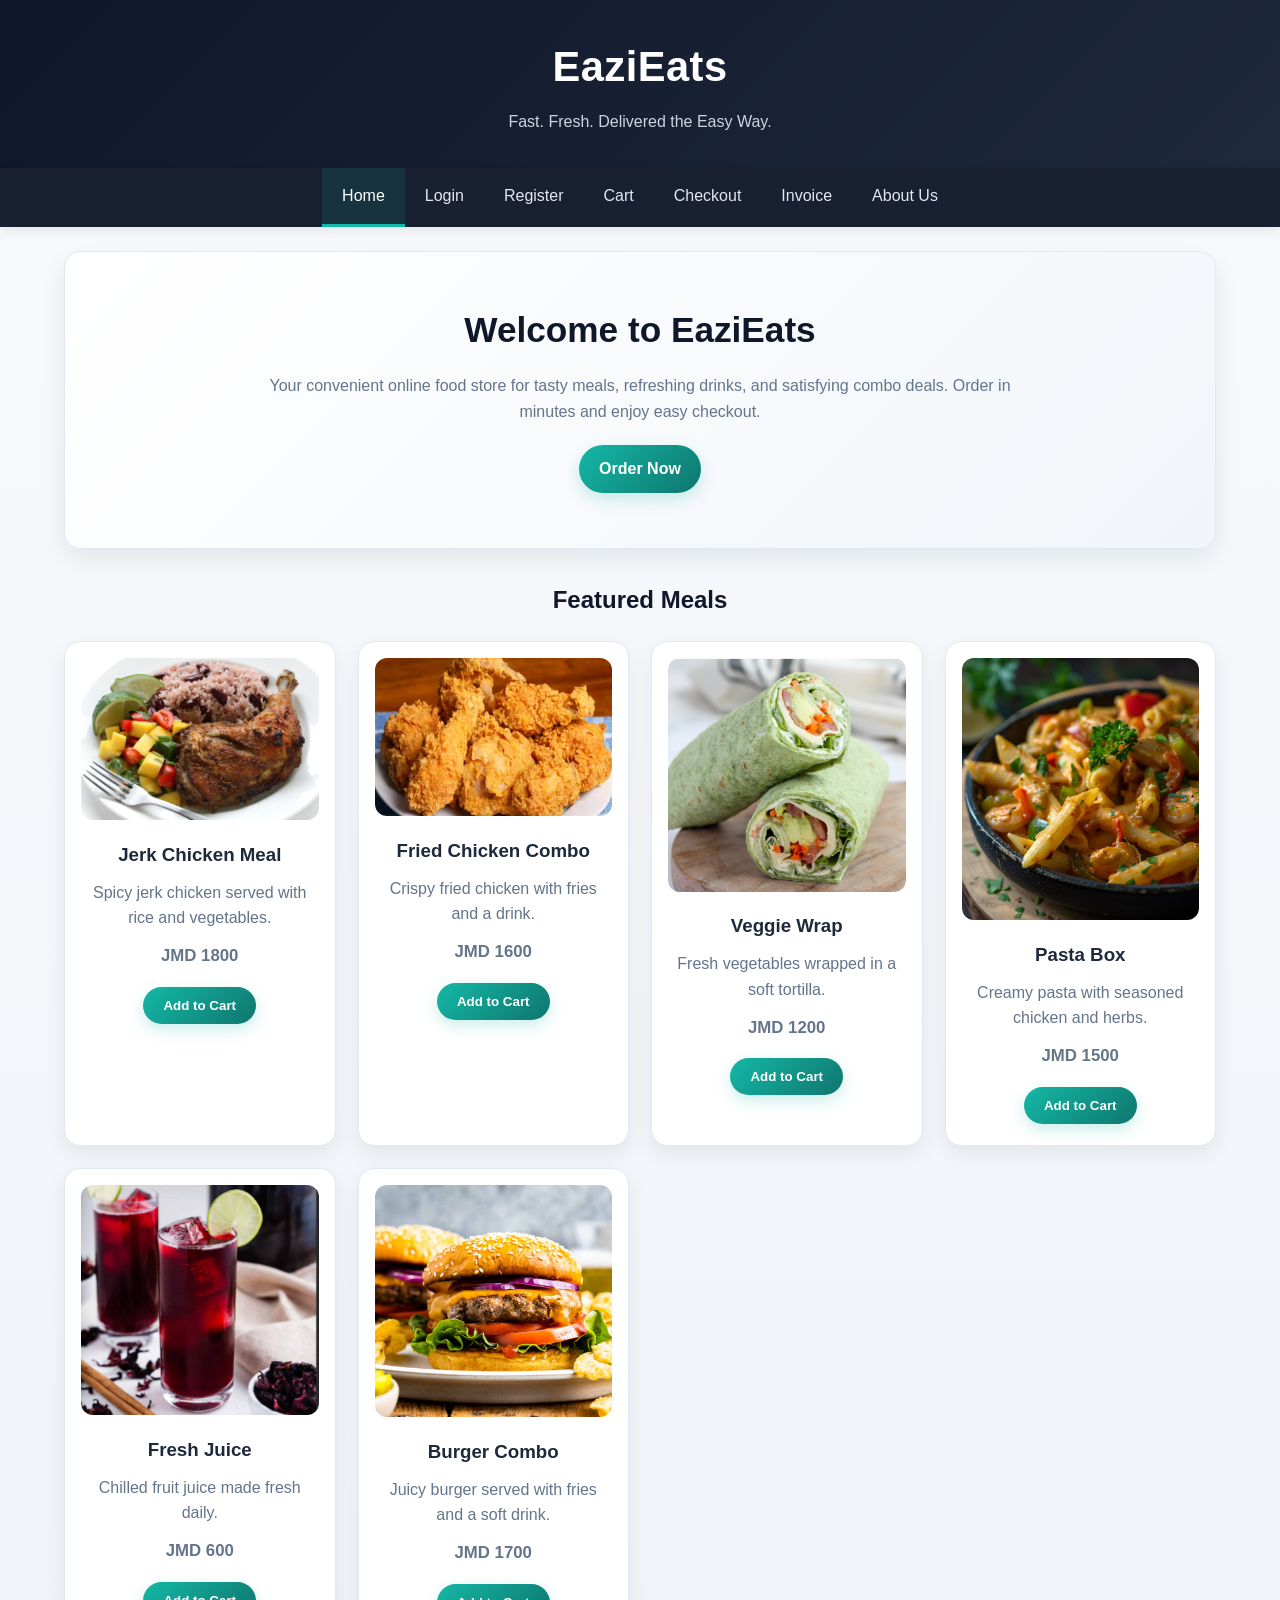
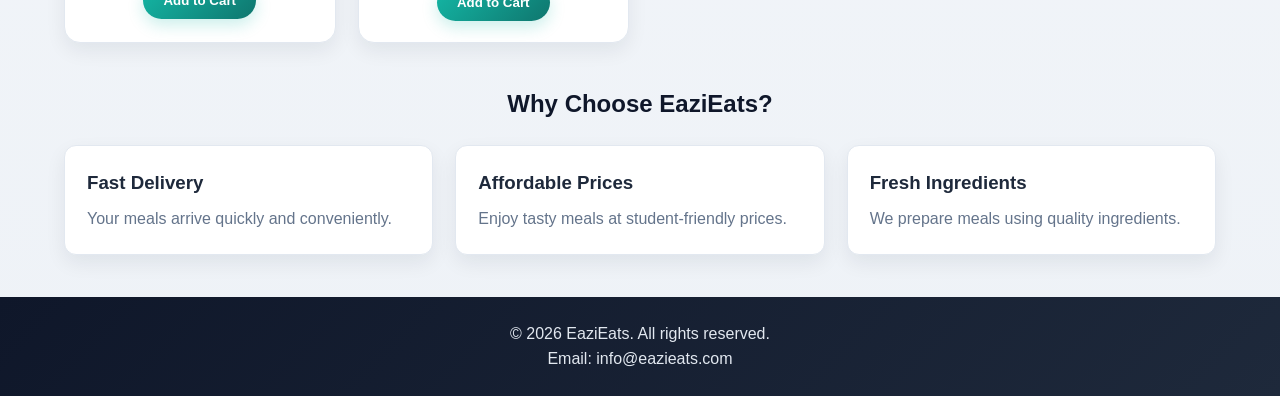
==== index.html @ 0518fd0b "Add files via upload" ====
<!DOCTYPE html>
<html lang="en">
<head>
  <meta charset="UTF-8">
  <meta name="viewport" content="width=device-width, initial-scale=1.0">
  <title>EaziEats | Home</title>
  <link rel="stylesheet" href="stylepage.css">
</head>
<body>
  <!-- Header -->
  <header class="site-header">
    <div class="logo-area">
      <h1>EaziEats</h1>
      <p>Fast. Fresh. Delivered the Easy Way.</p>
    </div>
  </header>

  <!-- Navigation -->
  <nav class="navbar">
    <ul>
      <li><a href="index.html" class="active">Home</a></li>
      <li><a href="login.html">Login</a></li>
      <li><a href="register.html">Register</a></li>
      <li><a href="cart.html">Cart</a></li>
      <li><a href="checkout.html">Checkout</a></li>
      <li><a href="invoice.html">Invoice</a></li>
      <li><a href="about.html">About Us</a></li>
    </ul>
  </nav>

  <main class="container">
    <!-- Hero Section -->
    <section class="hero">
      <div class="hero-text">
        <h2>Welcome to EaziEats</h2>
        <p>
          Your convenient online food store for tasty meals, refreshing drinks,
          and satisfying combo deals. Order in minutes and enjoy easy checkout.
        </p>
        <a href="#products" class="btn">Order Now</a>
      </div>
    </section>

    <!-- Products -->
    <section id="products" class="products-section">
      <h2>Featured Meals</h2>
      <div class="product-grid">
        <article class="product-card">
          <img src="jerk_Chicken.jpg" alt="Jerk Chicken Meal">
          <h3>Jerk Chicken Meal</h3>
          <p>Spicy jerk chicken served with rice and vegetables.</p>
          <p class="price">JMD 1800</p>
          <button class="btn add-cart"
                  data-id="1"
                  data-name="Jerk Chicken Meal"
                  data-price="1800">
            Add to Cart
          </button>
        </article>

        <article class="product-card">
          <img src="friedchicken.png" alt="Fried Chicken Combo">
          <h3>Fried Chicken Combo</h3>
          <p>Crispy fried chicken with fries and a drink.</p>
          <p class="price">JMD 1600</p>
          <button class="btn add-cart"
                  data-id="2"
                  data-name="Fried Chicken Combo"
                  data-price="1600">
            Add to Cart
          </button>
        </article>

        <article class="product-card">
          <img src="vegan.png" alt="Veggie Wrap">
          <h3>Veggie Wrap</h3>
          <p>Fresh vegetables wrapped in a soft tortilla.</p>
          <p class="price">JMD 1200</p>
          <button class="btn add-cart"
                  data-id="3"
                  data-name="Veggie Wrap"
                  data-price="1200">
            Add to Cart
          </button>
        </article>

        <article class="product-card">
          <img src="Pasta.png" alt="Pasta Box">
          <h3>Pasta Box</h3>
          <p>Creamy pasta with seasoned chicken and herbs.</p>
          <p class="price">JMD 1500</p>
          <button class="btn add-cart"
                  data-id="4"
                  data-name="Pasta Box"
                  data-price="1500">
            Add to Cart
          </button>
        </article>

        <article class="product-card">
          <img src="juice.png" alt="Fresh Juice">
          <h3>Fresh Juice</h3>
          <p>Chilled fruit juice made fresh daily.</p>
          <p class="price">JMD 600</p>
          <button class="btn add-cart"
                  data-id="5"
                  data-name="Fresh Juice"
                  data-price="600">
            Add to Cart
          </button>
        </article>

        <article class="product-card">
          <img src="burger.png" alt="Burger Combo">
          <h3>Burger Combo</h3>
          <p>Juicy burger served with fries and a soft drink.</p>
          <p class="price">JMD 1700</p>
          <button class="btn add-cart"
                  data-id="6"
                  data-name="Burger Combo"
                  data-price="1700">
            Add to Cart
          </button>
        </article>
      </div>
    </section>

    <!-- Why Choose Us -->
    <section class="features">
      <h2>Why Choose EaziEats?</h2>
      <div class="feature-grid">
        <div class="feature-box">
          <h3>Fast Delivery</h3>
          <p>Your meals arrive quickly and conveniently.</p>
        </div>
        <div class="feature-box">
          <h3>Affordable Prices</h3>
          <p>Enjoy tasty meals at student-friendly prices.</p>
        </div>
        <div class="feature-box">
          <h3>Fresh Ingredients</h3>
          <p>We prepare meals using quality ingredients.</p>
        </div>
      </div>
    </section>
  </main>

  <footer class="site-footer">
    <p>&copy; 2026 EaziEats. All rights reserved.</p>
    <p>Email: info@eazieats.com</p>
  </footer>

  <script src="script.js"></script>
</body>
</html>
---- stylepage.css ----
/* =========================
   COLOR SYSTEM
========================= */
:root {
  --primary-dark: #0f172a;
  --secondary-dark: #1e293b;
  --accent-main: #14b8a6;
  --accent-hover: #0f766e;
  --accent-alt: #f97316;
  --accent-alt-hover: #ea580c;
  --bg-main: #f8fafc;
  --bg-soft: #eef2f7;
  --card-bg: #ffffff;
  --text-main: #1e293b;
  --text-muted: #64748b;
  --border-light: #e2e8f0;
  --danger: #dc2626;
  --danger-hover: #b91c1c;
  --light-btn: #e2e8f0;
  --light-btn-hover: #cbd5e1;
  --shadow-soft: 0 10px 25px rgba(15, 23, 42, 0.08);
  --shadow-card: 0 8px 20px rgba(15, 23, 42, 0.07);
  --radius-lg: 16px;
  --radius-md: 12px;
  --radius-sm: 8px;
}

/* =========================
   GENERAL RESET
========================= */
* {
  margin: 0;
  padding: 0;
  box-sizing: border-box;
}

/* =========================
   BODY
========================= */
body {
  font-family: Arial, sans-serif;
  background: linear-gradient(180deg, #f8fafc 0%, #eef2f7 100%);
  color: var(--text-main);
  line-height: 1.6;
}

/* =========================
   LAYOUT
========================= */
.container {
  width: 90%;
  max-width: 1200px;
  margin: 24px auto;
}

.page-main {
  padding: 30px 0;
}

/* =========================
   HEADER
========================= */
.site-header {
  background: linear-gradient(135deg, var(--primary-dark), var(--secondary-dark));
  color: white;
  text-align: center;
  padding: 34px 20px;
  box-shadow: var(--shadow-soft);
}

.logo-area h1 {
  font-size: 2.6rem;
  margin-bottom: 8px;
  letter-spacing: 0.5px;
}

.logo-area p {
  color: #cbd5e1;
}

.header-wrap,
.brand {
  display: flex;
  align-items: center;
  gap: 15px;
}

.header-wrap {
  justify-content: center;
}

.logo {
  width: 52px;
  height: 52px;
  border-radius: 50%;
  background: linear-gradient(135deg, var(--accent-main), var(--accent-alt));
  color: white;
  display: grid;
  place-items: center;
  font-weight: bold;
  font-size: 1.4rem;
  box-shadow: var(--shadow-card);
}

.large-logo {
  width: 72px;
  height: 72px;
  font-size: 2rem;
}

/* =========================
   NAVIGATION
========================= */
.navbar,
.site-nav {
  background-color: rgba(15, 23, 42, 0.96);
  backdrop-filter: blur(8px);
  box-shadow: 0 4px 12px rgba(15, 23, 42, 0.08);
}

.navbar ul,
.site-nav ul {
  display: flex;
  flex-wrap: wrap;
  list-style: none;
  justify-content: center;
}

.navbar a,
.site-nav a {
  display: block;
  color: #e2e8f0;
  text-decoration: none;
  padding: 15px 20px;
  transition: background 0.25s ease, color 0.25s ease;
  border-bottom: 3px solid transparent;
}

.navbar a:hover,
.navbar a.active,
.site-nav a:hover,
.site-nav a.active {
  background-color: rgba(20, 184, 166, 0.12);
  color: white;
  border-bottom: 3px solid var(--accent-main);
}

/* =========================
   HERO
========================= */
.hero {
  background: linear-gradient(135deg, #ffffff, #f1f5f9);
  border-radius: var(--radius-lg);
  padding: 50px 32px;
  margin-bottom: 32px;
  box-shadow: var(--shadow-soft);
  text-align: center;
  border: 1px solid var(--border-light);
}

.hero h2 {
  font-size: 2.2rem;
  margin-bottom: 15px;
  color: var(--primary-dark);
}

.hero p {
  max-width: 760px;
  margin: 0 auto 16px;
  color: var(--text-muted);
}

/* =========================
   BUTTONS
========================= */
.btn {
  display: inline-block;
  background: linear-gradient(135deg, var(--accent-main), var(--accent-hover));
  color: white;
  border: none;
  text-decoration: none;
  padding: 11px 20px;
  margin: 5px;
  border-radius: 999px;
  cursor: pointer;
  transition: transform 0.2s ease, opacity 0.2s ease, box-shadow 0.2s ease;
  box-shadow: 0 6px 16px rgba(20, 184, 166, 0.22);
  font-weight: 600;
}

.btn:hover {
  opacity: 0.96;
  transform: translateY(-2px);
  box-shadow: 0 10px 18px rgba(20, 184, 166, 0.28);
}

.btn-secondary {
  background: linear-gradient(135deg, #64748b, #475569);
  box-shadow: 0 6px 16px rgba(71, 85, 105, 0.2);
}

.btn-secondary:hover {
  box-shadow: 0 10px 18px rgba(71, 85, 105, 0.28);
}

.btn-danger {
  background: linear-gradient(135deg, var(--danger), var(--danger-hover));
  box-shadow: 0 6px 16px rgba(220, 38, 38, 0.22);
}

.btn-light {
  background: var(--light-btn);
  color: var(--text-main);
  box-shadow: none;
}

.btn-light:hover {
  background: var(--light-btn-hover);
}

.button-row,
.button-group {
  margin-top: 18px;
  display: flex;
  flex-wrap: wrap;
  gap: 10px;
}

.wrap-buttons,
.multi-line {
  display: flex;
  flex-wrap: wrap;
  gap: 10px;
}

/* =========================
   PRODUCTS
========================= */
.products-section h2,
.features h2,
.form-section h2,
.cart-section h2,
.checkout-summary h2,
.about-card h2,
.invoice-card h2 {
  margin-bottom: 22px;
  text-align: center;
  color: var(--primary-dark);
}

.product-grid {
  display: grid;
  grid-template-columns: repeat(auto-fit, minmax(260px, 1fr));
  gap: 22px;
}

.product-card {
  background-color: var(--card-bg);
  border-radius: var(--radius-lg);
  padding: 16px;
  box-shadow: var(--shadow-card);
  text-align: center;
  border: 1px solid var(--border-light);
  transition: transform 0.25s ease, box-shadow 0.25s ease;
}

.product-card:hover {
  transform: translateY(-4px);
  box-shadow: 0 14px 28px rgba(15, 23, 42, 0.1);
}

.product-card img {
  width: 100%;
  border-radius: 12px;
  margin-bottom: 12px;
}

.product-card h3 {
  margin-bottom: 10px;
  color: var(--secondary-dark);
}

.product-card p {
  color: var(--text-muted);
}

.price {
  font-weight: bold;
  color: var(--accent-alt);
  margin: 12px 0;
  font-size: 1.05rem;
}

/* =========================
   FEATURES
========================= */
.features {
  margin-top: 42px;
}

.feature-grid {
  display: grid;
  grid-template-columns: repeat(auto-fit, minmax(220px, 1fr));
  gap: 22px;
}

.feature-box {
  background-color: var(--card-bg);
  padding: 22px;
  border-left: 6px solid var(--accent-main);
  border-radius: var(--radius-md);
  box-shadow: var(--shadow-card);
  border: 1px solid var(--border-light);
}

.feature-box h3 {
  color: var(--secondary-dark);
  margin-bottom: 8px;
}

.feature-box p {
  color: var(--text-muted);
}

/* =========================
   FORMS / CARDS
========================= */
.form-section {
  max-width: 700px;
  margin: 0 auto;
}

.form-card,
.about-card,
.invoice-card,
.checkout-summary,
.summary-box,
.cart-table-card,
.summary-card,
.info-card {
  background-color: var(--card-bg);
  padding: 26px;
  border-radius: var(--radius-lg);
  box-shadow: var(--shadow-card);
  border: 1px solid var(--border-light);
}

.form-card label,
form label {
  display: block;
  margin-top: 12px;
  margin-bottom: 6px;
  font-weight: bold;
  color: var(--secondary-dark);
}

.form-card input,
.form-card select,
form input,
form select,
textarea {
  width: 100%;
  padding: 11px 12px;
  border: 1px solid #cbd5e1;
  border-radius: var(--radius-sm);
  background-color: #fff;
  color: var(--text-main);
  transition: border-color 0.2s ease, box-shadow 0.2s ease;
}

.form-card input:focus,
.form-card select:focus,
form input:focus,
form select:focus,
textarea:focus {
  outline: none;
  border-color: var(--accent-main);
  box-shadow: 0 0 0 4px rgba(20, 184, 166, 0.12);
}

textarea {
  resize: vertical;
}

.small-text {
  margin-top: 15px;
  text-align: center;
  color: var(--text-muted);
}

.small-text a {
  color: var(--accent-main);
  text-decoration: none;
}

.small-text a:hover {
  text-decoration: underline;
}

.message-box,
.message {
  margin-top: 15px;
  font-weight: bold;
  text-align: center;
}

/* =========================
   TABLES
========================= */
.table-wrapper {
  overflow-x: auto;
}

.cart-table {
  width: 100%;
  border-collapse: collapse;
  margin-bottom: 20px;
  background-color: var(--card-bg);
  border-radius: var(--radius-md);
  overflow: hidden;
}

.cart-table th,
.cart-table td {
  border: 1px solid var(--border-light);
  padding: 12px;
  text-align: center;
}

.cart-table th {
  background: linear-gradient(135deg, var(--primary-dark), var(--secondary-dark));
  color: white;
}

.cart-table td {
  color: var(--text-main);
}

.cart-table input[type="number"] {
  width: 70px;
  padding: 6px;
  border-radius: 8px;
  border: 1px solid #cbd5e1;
}

/* =========================
   PAGE GRIDS
========================= */
.checkout-layout,
.cart-layout,
.about-grid {
  display: grid;
  grid-template-columns: 2fr 1fr;
  gap: 22px;
}

.two-column {
  display: grid;
  grid-template-columns: 1fr 1fr;
  gap: 16px;
}

.form-container {
  max-width: 900px;
  margin: 0 auto;
}

.wide-card {
  max-width: 100%;
}

.full-width {
  width: 100%;
  text-align: center;
}

/* =========================
   SUMMARY / INVOICE
========================= */
.summary-box p,
.summary-card p,
.invoice-totals p {
  display: flex;
  justify-content: space-between;
  margin: 10px 0;
  color: var(--text-main);
}

.grand-total {
  font-size: 1.1rem;
  border-top: 1px solid var(--border-light);
  padding-top: 10px;
}

.checkout-items ul,
.checkout-list {
  list-style: none;
  padding-left: 0;
}

.checkout-items li,
.checkout-list li {
  padding: 8px 0;
  border-bottom: 1px solid var(--border-light);
  color: var(--text-main);
}

.invoice-header {
  display: flex;
  justify-content: space-between;
  gap: 20px;
  margin-bottom: 20px;
}

.invoice-customer {
  margin: 20px 0;
}

.invoice-totals {
  margin-top: 20px;
  max-width: 420px;
  margin-left: auto;
}


/* =========================
   FOOTER
========================= */
.site-footer {
  background: linear-gradient(135deg, var(--primary-dark), var(--secondary-dark));
  color: #e2e8f0;
  padding: 24px 20px;
  margin-top: 42px;
  text-align: center;
}

.footer-grid {
  display: grid;
  grid-template-columns: repeat(3, 1fr);
  gap: 20px;
}

.footer-grid a,
.mail-link {
  color: #5eead4;
  text-decoration: none;
}

.footer-grid a:hover,
.mail-link:hover {
  text-decoration: underline;
}

/* =========================
   RESPONSIVE
========================= */
@media (max-width: 768px) {
  .checkout-layout,
  .cart-layout,
  .about-grid,
  .footer-grid,
  .invoice-header,
  .two-column {
    grid-template-columns: 1fr;
    display: grid;
  }

  .navbar ul,
  .site-nav ul {
    flex-direction: column;
  }

  .brand,
  .header-wrap {
    justify-content: center;
    text-align: center;
  }

  .logo-area h1 {
    font-size: 2rem;
  }

  .hero h2 {
    font-size: 1.7rem;
  }

  .slider {
    height: 250px;
  }

  .prev,
  .next {
    width: 40px;
    height: 40px;
    font-size: 18px;
  }
}
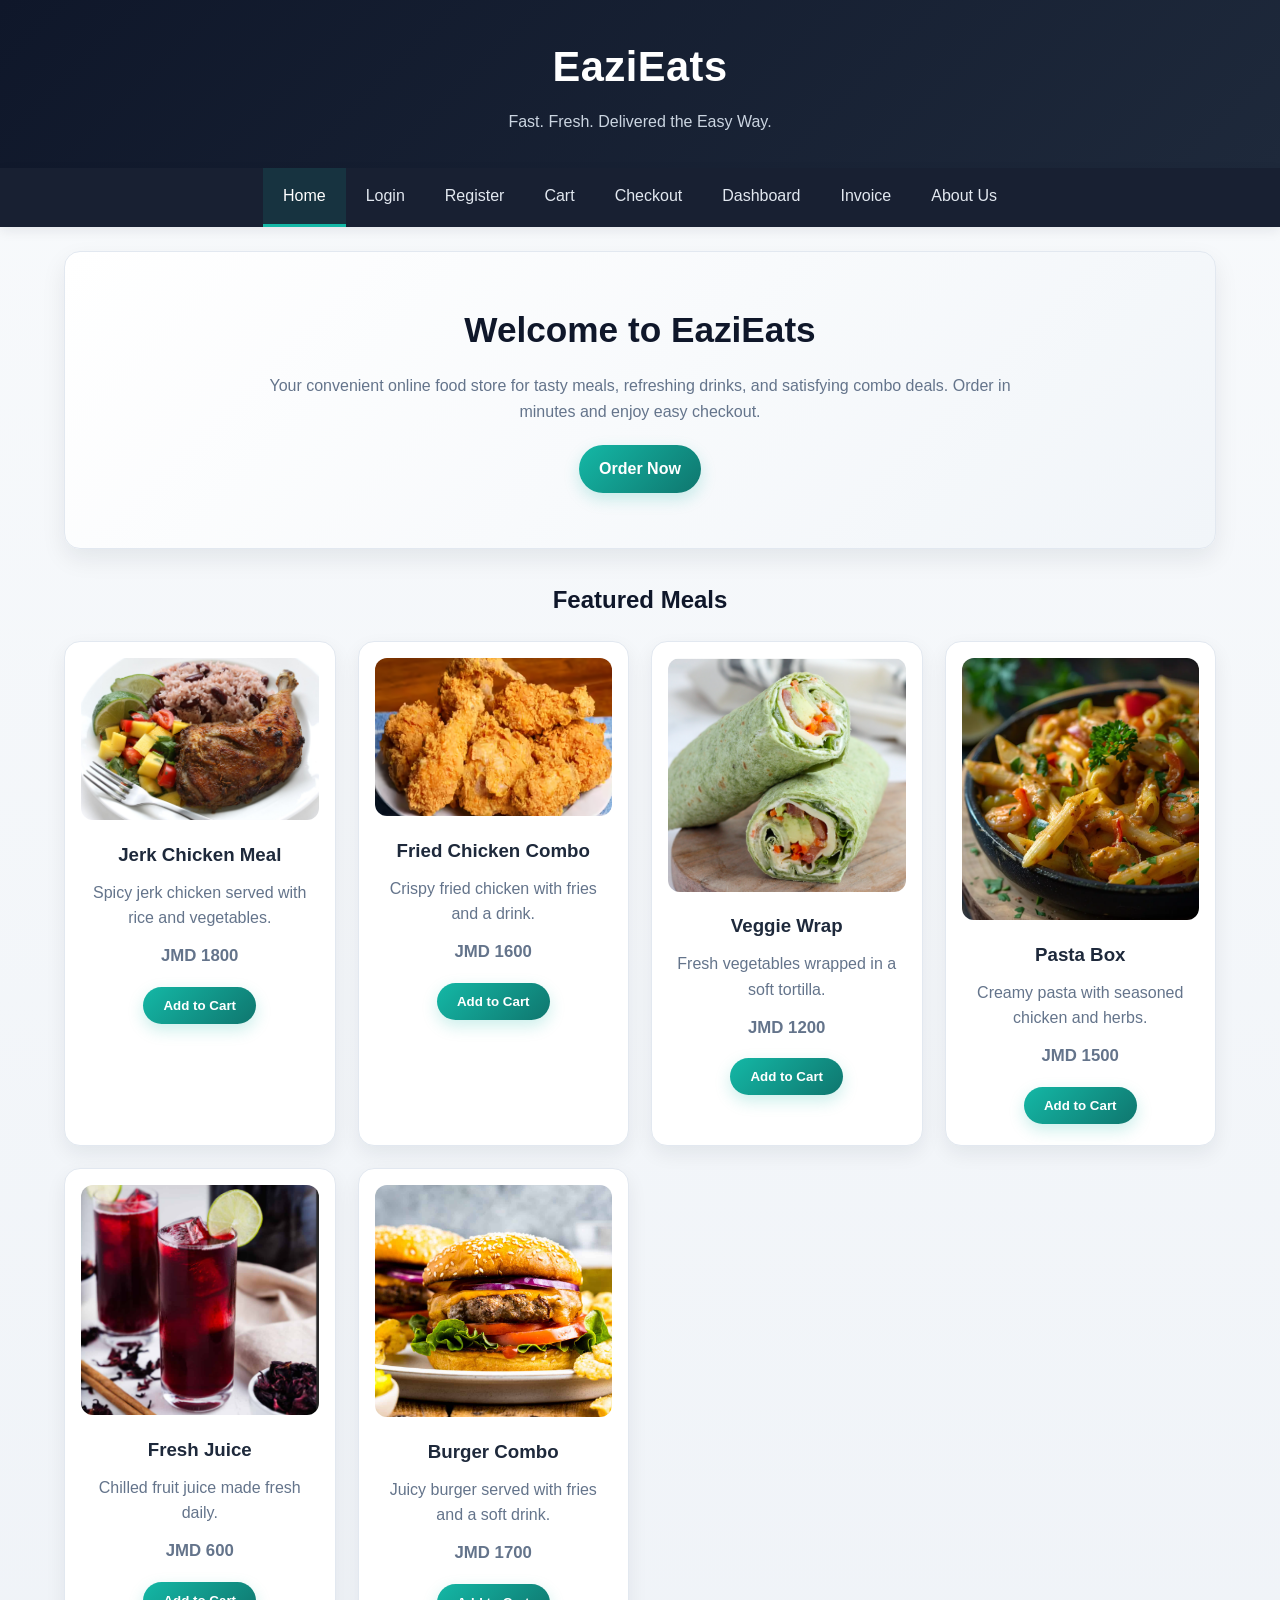
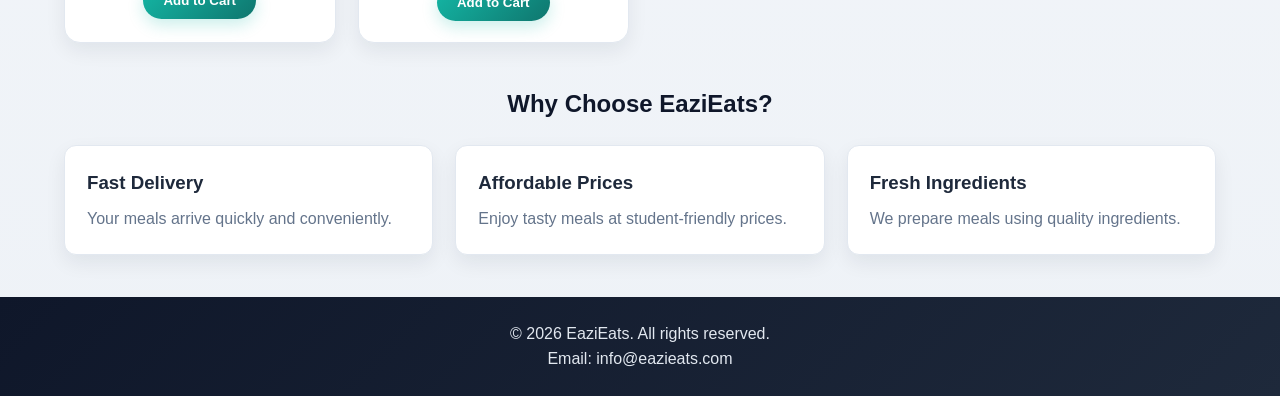
==== commit 6f0e8f8b: "Fix HTML structure and add missing elements" ====
--- a/index.html
+++ b/index.html
@@ -1,13 +1,23 @@
 <!DOCTYPE html>
 <html lang="en">
 <head>
+  <!-- Meta information for character encoding and responsive design -->
   <meta charset="UTF-8">
   <meta name="viewport" content="width=device-width, initial-scale=1.0">
+
+  <!-- Page title displayed in browser tab -->
   <title>EaziEats | Home</title>
+
+  <!-- External CSS stylesheet -->
   <link rel="stylesheet" href="stylepage.css">
 </head>
+
 <body>
-  <!-- Header -->
+
+  <!-- =========================
+       HEADER SECTION
+       Displays website name and slogan
+  ========================== -->
   <header class="site-header">
     <div class="logo-area">
       <h1>EaziEats</h1>
@@ -15,41 +25,77 @@
     </div>
   </header>
 
-  <!-- Navigation -->
+  <!-- =========================
+       NAVIGATION BAR
+       Provides links to all pages in the website
+  ========================== -->
   <nav class="navbar">
     <ul>
+      <!-- Active class highlights current page -->
       <li><a href="index.html" class="active">Home</a></li>
+
+      <!-- Navigation links to other pages -->
       <li><a href="login.html">Login</a></li>
       <li><a href="register.html">Register</a></li>
       <li><a href="cart.html">Cart</a></li>
       <li><a href="checkout.html">Checkout</a></li>
+      <li><a href="dashboard.html">Dashboard</a></li>
       <li><a href="invoice.html">Invoice</a></li>
       <li><a href="about.html">About Us</a></li>
     </ul>
   </nav>
 
+  <!-- =========================
+       MAIN CONTENT AREA
+       Contains all visible page content
+  ========================== -->
   <main class="container">
-    <!-- Hero Section -->
+
+    <!-- =========================
+         HERO SECTION
+         Introductory section with call-to-action
+    ========================== -->
     <section class="hero">
       <div class="hero-text">
         <h2>Welcome to EaziEats</h2>
+
+        <!-- Brief description of the website -->
         <p>
           Your convenient online food store for tasty meals, refreshing drinks,
           and satisfying combo deals. Order in minutes and enjoy easy checkout.
         </p>
+
+        <!-- Button scrolls user to product section -->
         <a href="#products" class="btn">Order Now</a>
       </div>
     </section>
 
-    <!-- Products -->
+    <!-- =========================
+         PRODUCTS SECTION
+         Displays available meals/products
+    ========================== -->
     <section id="products" class="products-section">
       <h2>Featured Meals</h2>
+
+      <!-- Grid layout for product cards -->
       <div class="product-grid">
+
+        <!-- =========================
+             PRODUCT CARD 1
+        ========================== -->
         <article class="product-card">
           <img src="jerk_Chicken.jpg" alt="Jerk Chicken Meal">
+
+          <!-- Product name -->
           <h3>Jerk Chicken Meal</h3>
+
+          <!-- Product description -->
           <p>Spicy jerk chicken served with rice and vegetables.</p>
+
+          <!-- Product price -->
           <p class="price">JMD 1800</p>
+
+          <!-- Add to cart button with data attributes -->
           <button class="btn add-cart"
                   data-id="1"
                   data-name="Jerk Chicken Meal"
@@ -58,11 +104,14 @@
           </button>
         </article>
 
+        <!-- PRODUCT CARD 2 -->
         <article class="product-card">
           <img src="friedchicken.png" alt="Fried Chicken Combo">
           <h3>Fried Chicken Combo</h3>
           <p>Crispy fried chicken with fries and a drink.</p>
           <p class="price">JMD 1600</p>
+
+          <!-- Data attributes used by JavaScript -->
           <button class="btn add-cart"
                   data-id="2"
                   data-name="Fried Chicken Combo"
@@ -71,11 +120,13 @@
           </button>
         </article>
 
+        <!-- PRODUCT CARD 3 -->
         <article class="product-card">
           <img src="vegan.png" alt="Veggie Wrap">
           <h3>Veggie Wrap</h3>
           <p>Fresh vegetables wrapped in a soft tortilla.</p>
           <p class="price">JMD 1200</p>
+
           <button class="btn add-cart"
                   data-id="3"
                   data-name="Veggie Wrap"
@@ -84,11 +135,13 @@
           </button>
         </article>
 
+        <!-- PRODUCT CARD 4 -->
         <article class="product-card">
           <img src="Pasta.png" alt="Pasta Box">
           <h3>Pasta Box</h3>
           <p>Creamy pasta with seasoned chicken and herbs.</p>
           <p class="price">JMD 1500</p>
+
           <button class="btn add-cart"
                   data-id="4"
                   data-name="Pasta Box"
@@ -97,11 +150,13 @@
           </button>
         </article>
 
+        <!-- PRODUCT CARD 5 -->
         <article class="product-card">
           <img src="juice.png" alt="Fresh Juice">
           <h3>Fresh Juice</h3>
           <p>Chilled fruit juice made fresh daily.</p>
           <p class="price">JMD 600</p>
+
           <button class="btn add-cart"
                   data-id="5"
                   data-name="Fresh Juice"
@@ -110,11 +165,13 @@
           </button>
         </article>
 
+        <!-- PRODUCT CARD 6 -->
         <article class="product-card">
           <img src="burger.png" alt="Burger Combo">
           <h3>Burger Combo</h3>
           <p>Juicy burger served with fries and a soft drink.</p>
           <p class="price">JMD 1700</p>
+
           <button class="btn add-cart"
                   data-id="6"
                   data-name="Burger Combo"
@@ -122,34 +179,58 @@
             Add to Cart
           </button>
         </article>
+
       </div>
     </section>
 
-    <!-- Why Choose Us -->
+    <!-- =========================
+         FEATURES SECTION
+         Highlights key benefits of the service
+    ========================== -->
     <section class="features">
       <h2>Why Choose EaziEats?</h2>
+
+      <!-- Grid layout for features -->
       <div class="feature-grid">
+
+        <!-- Feature 1 -->
         <div class="feature-box">
           <h3>Fast Delivery</h3>
           <p>Your meals arrive quickly and conveniently.</p>
         </div>
+
+        <!-- Feature 2 -->
         <div class="feature-box">
           <h3>Affordable Prices</h3>
           <p>Enjoy tasty meals at student-friendly prices.</p>
         </div>
+
+        <!-- Feature 3 -->
         <div class="feature-box">
           <h3>Fresh Ingredients</h3>
           <p>We prepare meals using quality ingredients.</p>
         </div>
+
       </div>
     </section>
+
   </main>
 
+  <!-- =========================
+       FOOTER SECTION
+       Displays copyright and contact info
+  ========================== -->
   <footer class="site-footer">
     <p>&copy; 2026 EaziEats. All rights reserved.</p>
     <p>Email: info@eazieats.com</p>
   </footer>
 
+  <!-- =========================
+       JAVASCRIPT FILE
+       Handles interactivity (e.g., add to cart)
+  ========================== -->
   <script src="script.js"></script>
+
 </body>
-</html>+</html>
+</html>
--- a/stylepage.css
+++ b/stylepage.css
@@ -584,14 +584,91 @@
     font-size: 1.7rem;
   }
 
-  .slider {
-    height: 250px;
-  }
-
-  .prev,
-  .next {
-    width: 40px;
-    height: 40px;
-    font-size: 18px;
-  }
-}+  @media (max-width: 768px) {
+
+  /* =========================
+     FIX GRID SPACING
+  ========================= */
+  .checkout-layout,
+  .cart-layout,
+  .about-grid {
+    grid-template-columns: 1fr;
+    gap: 16px;
+  }
+
+  .two-column {
+    grid-template-columns: 1fr;
+  }
+
+  /* =========================
+     FIX BUTTON STACKING
+  ========================= */
+  .button-group,
+  .button-row,
+  .wrap-buttons,
+  .multi-line {
+    flex-direction: column;
+    align-items: stretch;
+  }
+
+  .btn {
+    width: 100%;
+    text-align: center;
+  }
+
+  /* =========================
+     FIX CARD WIDTH
+  ========================= */
+  .product-card,
+  .form-card,
+  .summary-card,
+  .cart-table-card,
+  .info-card {
+    width: 100%;
+  }
+
+  /* =========================
+     FIX NAVBAR
+  ========================= */
+  .navbar ul,
+  .site-nav ul {
+    flex-direction: column;
+    align-items: center;
+  }
+
+  .navbar a,
+  .site-nav a {
+    width: 100%;
+    text-align: center;
+  }
+
+  /* =========================
+     FIX HERO SPACING
+  ========================= */
+  .hero {
+    padding: 30px 16px;
+  }
+
+  /* =========================
+     FIX TABLE SCROLL
+  ========================= */
+  .cart-table {
+    font-size: 14px;
+  }
+
+  /* =========================
+     FIX IMAGES
+  ========================= */
+  img {
+    max-width: 100%;
+    height: auto;
+  }
+
+  /* =========================
+     CENTER CONTENT
+  ========================= */
+  .container {
+    width: 95%;
+  }
+}
+}
